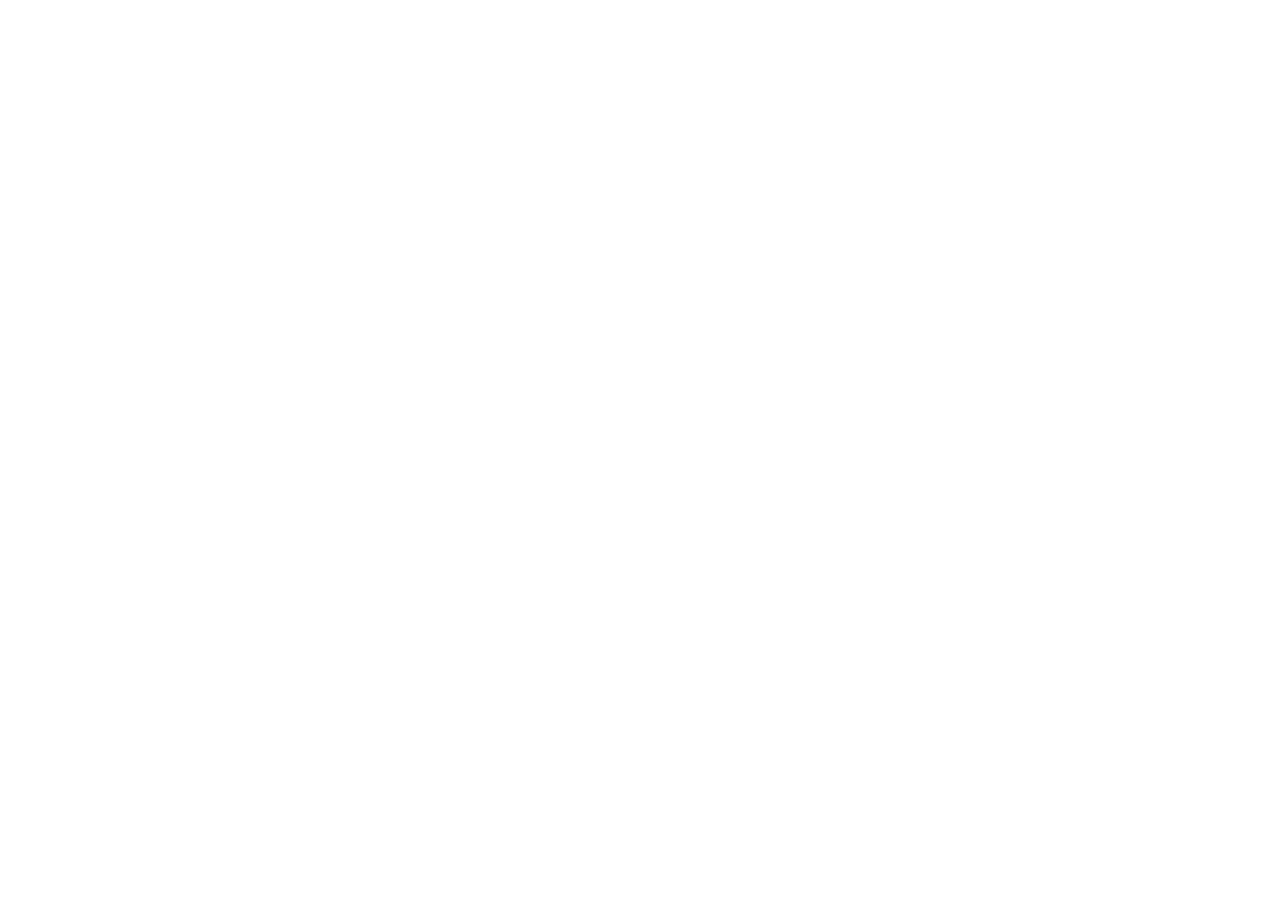
==== index.html @ eb42ea16 "Add core files" ====
<!DOCTYPE html>
<html lang="en">
<head>
    <meta charset="UTF-8">
    <meta http-equiv="X-UA-Compatible" content="IE=edge">
    <meta name="viewport" content="width=device-width, initial-scale=1.0">
    <link rel="stylesheet" href="style.css">
    <script src="script.js"></script>
    <title>Clan Destiny</title>
</head>
<body>
    
</body>
</html>
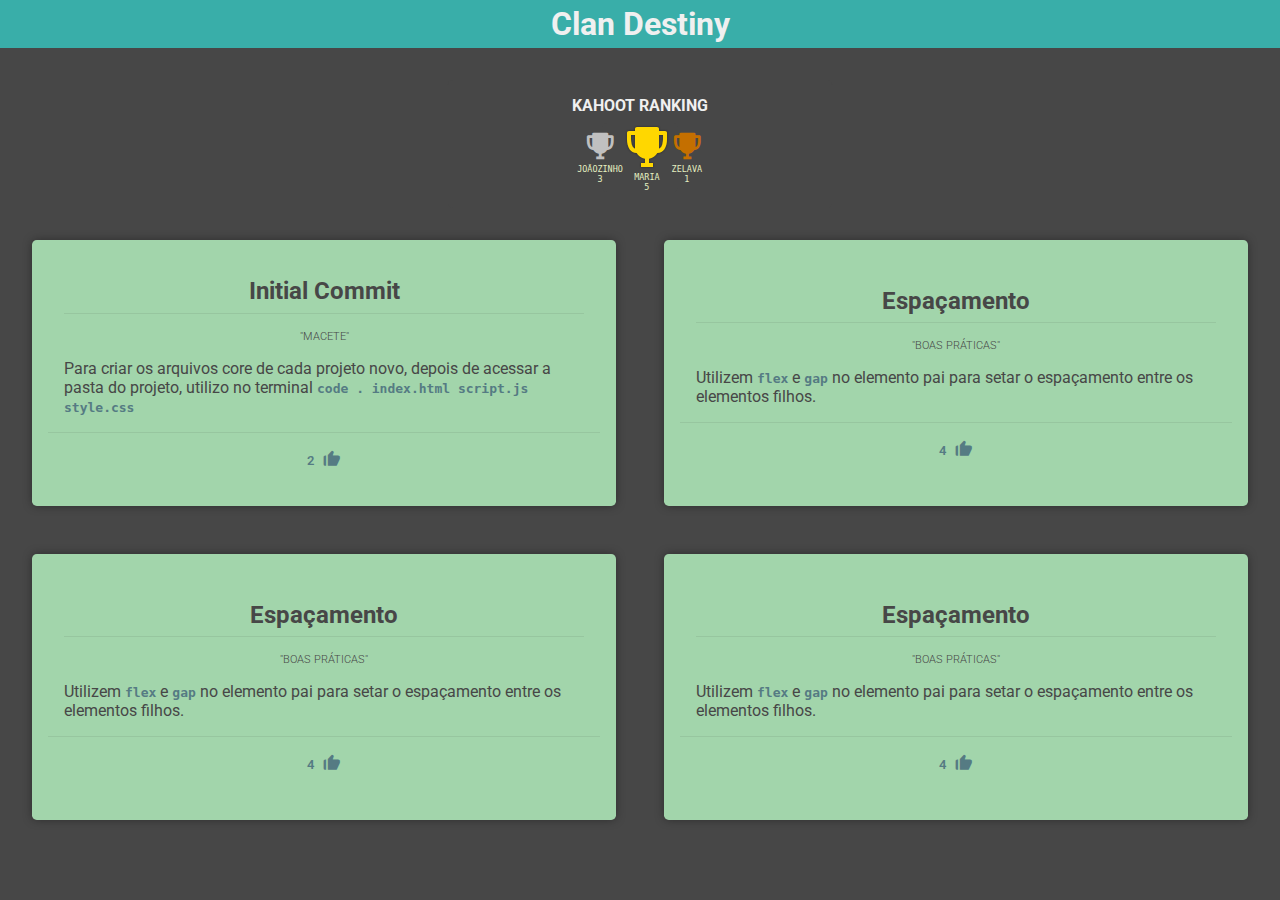
==== commit 3480895c: "Sketch" ====
--- a/index.html
+++ b/index.html
@@ -4,11 +4,87 @@
     <meta charset="UTF-8">
     <meta http-equiv="X-UA-Compatible" content="IE=edge">
     <meta name="viewport" content="width=device-width, initial-scale=1.0">
+    <link rel="preconnect" href="https://fonts.googleapis.com">
+    <link rel="preconnect" href="https://fonts.gstatic.com" crossorigin>
+    <link href="https://fonts.googleapis.com/css2?family=Roboto:ital,wght@0,100;0,300;0,400;0,500;0,700;0,900;1,100;1,300;1,400;1,500;1,700;1,900&display=swap" rel="stylesheet">
+    <link href='https://unpkg.com/boxicons@2.1.2/css/boxicons.min.css' rel='stylesheet'>
+    
     <link rel="stylesheet" href="style.css">
     <script src="script.js"></script>
     <title>Clan Destiny</title>
 </head>
 <body>
-    
+    <header>
+        <h1>Clan Destiny</h1>
+        <!-- <nav>
+            <a href="#">INÍCIO</a>
+            <a href="#">KAHOOT</a>
+            <a href="#"></a>
+        </nav> -->
+    </header>
+    <main>
+        <section id="kahoot-rank">
+            <h4>KAHOOT RANKING</h4>
+            <div id="kahoot-winners">
+                <div id="second-student">
+                    <i class='bx bxs-trophy'></i>
+                    <p>JOÃOZINHO</p>
+                    <p>3</p>
+                </div>
+                <div id="first-student">
+                    <i class='bx bxs-trophy'></i>
+                    <p>MARIA</p>
+                    <p>5</p>
+                </div>
+                <div id="third-student">
+                    <i class='bx bxs-trophy'></i>
+                    <p>ZELAVA</p>
+                    <p>1</p>
+                </div>
+            </div>
+        </section>
+
+        <section id="cards-section">
+            <div class="card">    
+                <h2>Initial Commit</h2>
+                <h6>"macete"</h6>
+                <p>Para criar os arquivos core de cada projeto novo, depois de acessar a pasta do projeto, utilizo no terminal <strong>code . index.html script.js style.css</strong></p>
+                <div class="card-footer">
+                    <div class="card-counter">2</div>
+                    <i class='bx bxs-like'></i>
+                </div>
+            </div>
+
+            <div class="card">    
+                <h2>Espaçamento</h2>
+                <h6>"boas práticas"</h6>
+                <p>Utilizem <strong>flex</strong> e <strong>gap</strong> no elemento pai para setar o espaçamento entre os elementos filhos.</p>
+                <div class="card-footer">
+                    <div class="card-counter">4</div>
+                    <i class='bx bxs-like'></i>
+                </div>
+            </div>
+
+            <div class="card">    
+                <h2>Espaçamento</h2>
+                <h6>"boas práticas"</h6>
+                <p>Utilizem <strong>flex</strong> e <strong>gap</strong> no elemento pai para setar o espaçamento entre os elementos filhos.</p>
+                <div class="card-footer">
+                    <div class="card-counter">4</div>
+                    <i class='bx bxs-like'></i>
+                </div>
+            </div>
+
+            <div class="card">    
+                <h2>Espaçamento</h2>
+                <h6>"boas práticas"</h6>
+                <p>Utilizem <strong>flex</strong> e <strong>gap</strong> no elemento pai para setar o espaçamento entre os elementos filhos.</p>
+                <div class="card-footer">
+                    <div class="card-counter">4</div>
+                    <i class='bx bxs-like'></i>
+                </div>
+            </div>
+        </section>
+    </main>
 </body>
 </html>--- a/style.css
+++ b/style.css
@@ -0,0 +1,195 @@
+:root {
+    --white-100: #f0f0f0;
+    --black-100: #474747;
+    --green-100: #E5EFC1;
+    --green-200: #A2D5AB;
+    --green-300: #39AEA9;
+    --green-400: #557B83;
+}
+
+::-webkit-scrollbar {
+    width: 5px;
+    filter: drop-shadow(0px 1.5em 0.2em rgb(255, 0, 0));
+    box-shadow: inset 0 0 5px rgb(0, 0, 0);
+    border-radius: 10px;
+}
+
+/* Track */
+::-webkit-scrollbar-track {
+    background: var(--green-200);
+}
+
+/* Handle */
+::-webkit-scrollbar-thumb {
+    background: var(--green-400);
+}
+
+/* Handle on hover */
+::-webkit-scrollbar-thumb:hover {
+    background: var(--black-100);
+}
+
+* {
+    margin: 0;
+    padding: 0;
+    font-family: 'Roboto', sans-serif;
+}
+
+body {
+    background-color: var(--black-100);
+}
+
+a {
+    color: var(--white-100);
+    text-decoration: none;
+}
+
+header {
+    color: var(--white-100);
+    padding: 0.3em 0;
+    background-color: var(--green-300);
+    display: flex;
+    flex-direction: column;
+    align-items: center;
+    justify-content: center;
+}
+
+#kahoot-rank {
+    width: 30%;
+    margin: 2em auto;
+    padding: 1em 0;
+    background-color: var(--black-100);
+    border-radius: 0.3em;
+    text-align: center;
+    display: flex;
+    flex-direction: column;
+    align-items: center;
+    justify-content: center;
+    /* box-shadow: 0px 0px 10px rgba(0, 0, 0, 0.356); */
+    gap: 0.5em;
+}
+
+#kahoot-rank h4 {
+    text-align: center;
+    color: var(--white-100);
+    display: block;
+}
+
+#kahoot-winners {
+    width: 20%;
+    background-color: var(--black-100);
+    border-radius: 0.3em;
+    text-align: center;
+    display: flex;
+    align-items: center;
+    justify-content: center;
+}
+
+#first-student i{
+    color: gold;
+    font-size: 3em;
+    filter: drop-shadow(0 0 1px rgba(0, 0, 0, 0.425));
+}
+
+#second-student i{
+    color: silver;
+    font-size: 2em;
+}
+
+#third-student i{
+    color: rgb(196, 111, 0);
+    font-size: 2em;
+}
+
+#kahoot-rank p {
+    /* width: 50px; */
+    font-family: monospace;
+    color: var(--green-100);
+    font-size: 0.65em;
+    text-overflow: ellipsis;
+}
+
+#cards-section {
+    height: 100%;
+    margin: 2em 0;
+    padding: 0 2em;
+    display: flex;
+    align-items: center;
+    justify-content: center;
+    /* flex-direction: column; */
+    gap: 3em;
+    flex-wrap: wrap;
+}
+
+.card {
+    height: 250px;
+    color: var(--black-100);
+    width: 50%;
+    background-color: var(--green-200);
+    padding: 1em 2em 0 2em;
+    border-radius: 0.3em;
+    box-shadow: 0px 0px 10px rgba(0, 0, 0, 0.356);
+    display: flex;
+    flex: 1;
+    flex-basis: 40%;
+    flex-direction: column;
+    align-items: center;
+    justify-content: center;
+    gap: 1em;
+}
+
+.card h2 {
+    color: var(--black-100);
+    padding-bottom: 0.3em;
+    width: 100%;
+    border-bottom: 1px solid rgba(0, 0, 0, 0.068);
+    text-align: center;
+}
+
+.card p {
+    overflow-y: scroll;
+}
+
+.card h6 {
+    color: var(--black-100);
+    font-weight: 300;
+    text-transform: uppercase;
+}
+
+.card strong {
+    font-family: monospace;
+    color: var(--green-400);
+    font-weight: 900;
+    cursor: pointer;
+}
+
+.card-footer {
+    padding: 1em;
+    width: 100%;
+    display: flex;
+    align-items: center;
+    justify-content: center;
+    gap: 0.5em;
+    border-top: 1px solid rgba(0, 0, 0, 0.068);
+}
+
+.card i {
+    color: var(--green-400);
+    font-size: 1.2em;
+    text-align: center;
+    cursor: pointer;
+    transition: 1s;
+}
+
+.card-counter {
+    color: var(--green-400);
+    font-size: 0.8em;
+    text-align: center;
+    padding-top: 0.3em;
+    font-weight: 600;
+}
+
+.card i:hover {
+    transform: scale(1.2);
+    transition: 0.5s;
+}
